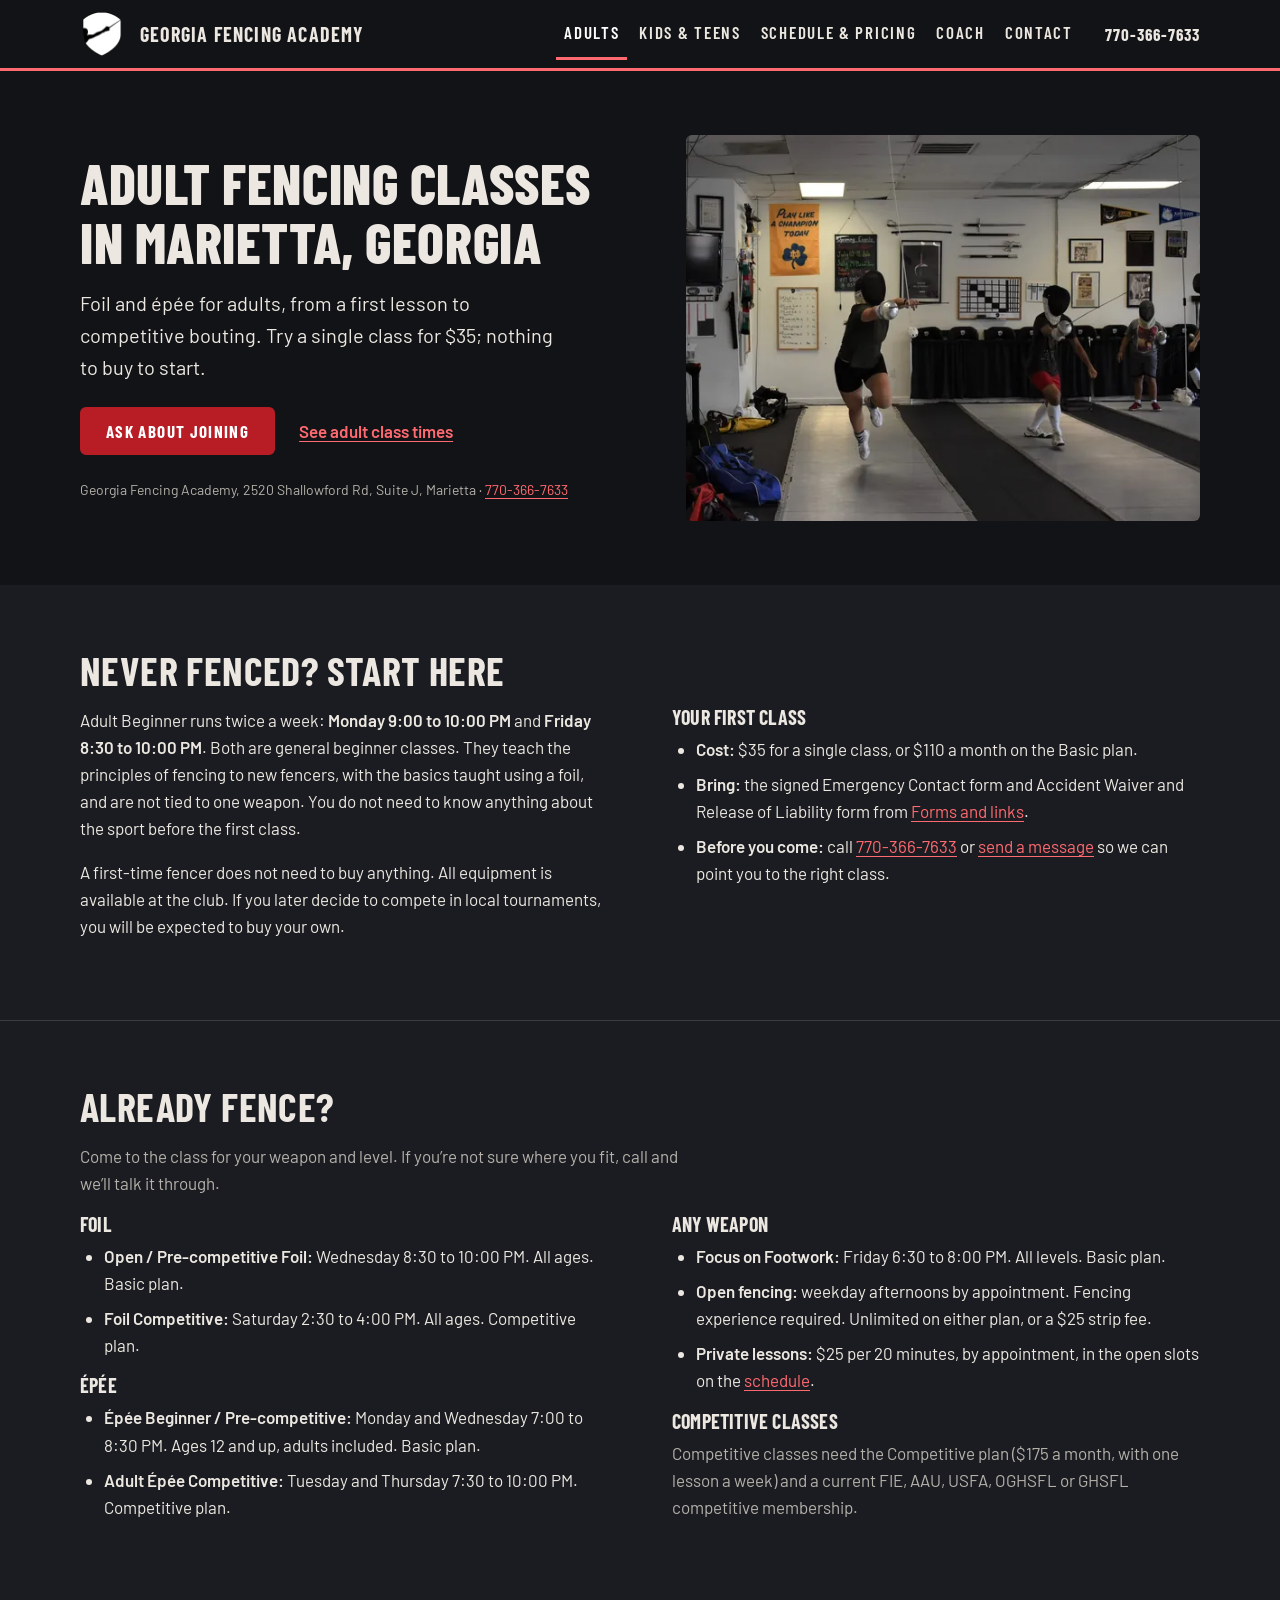
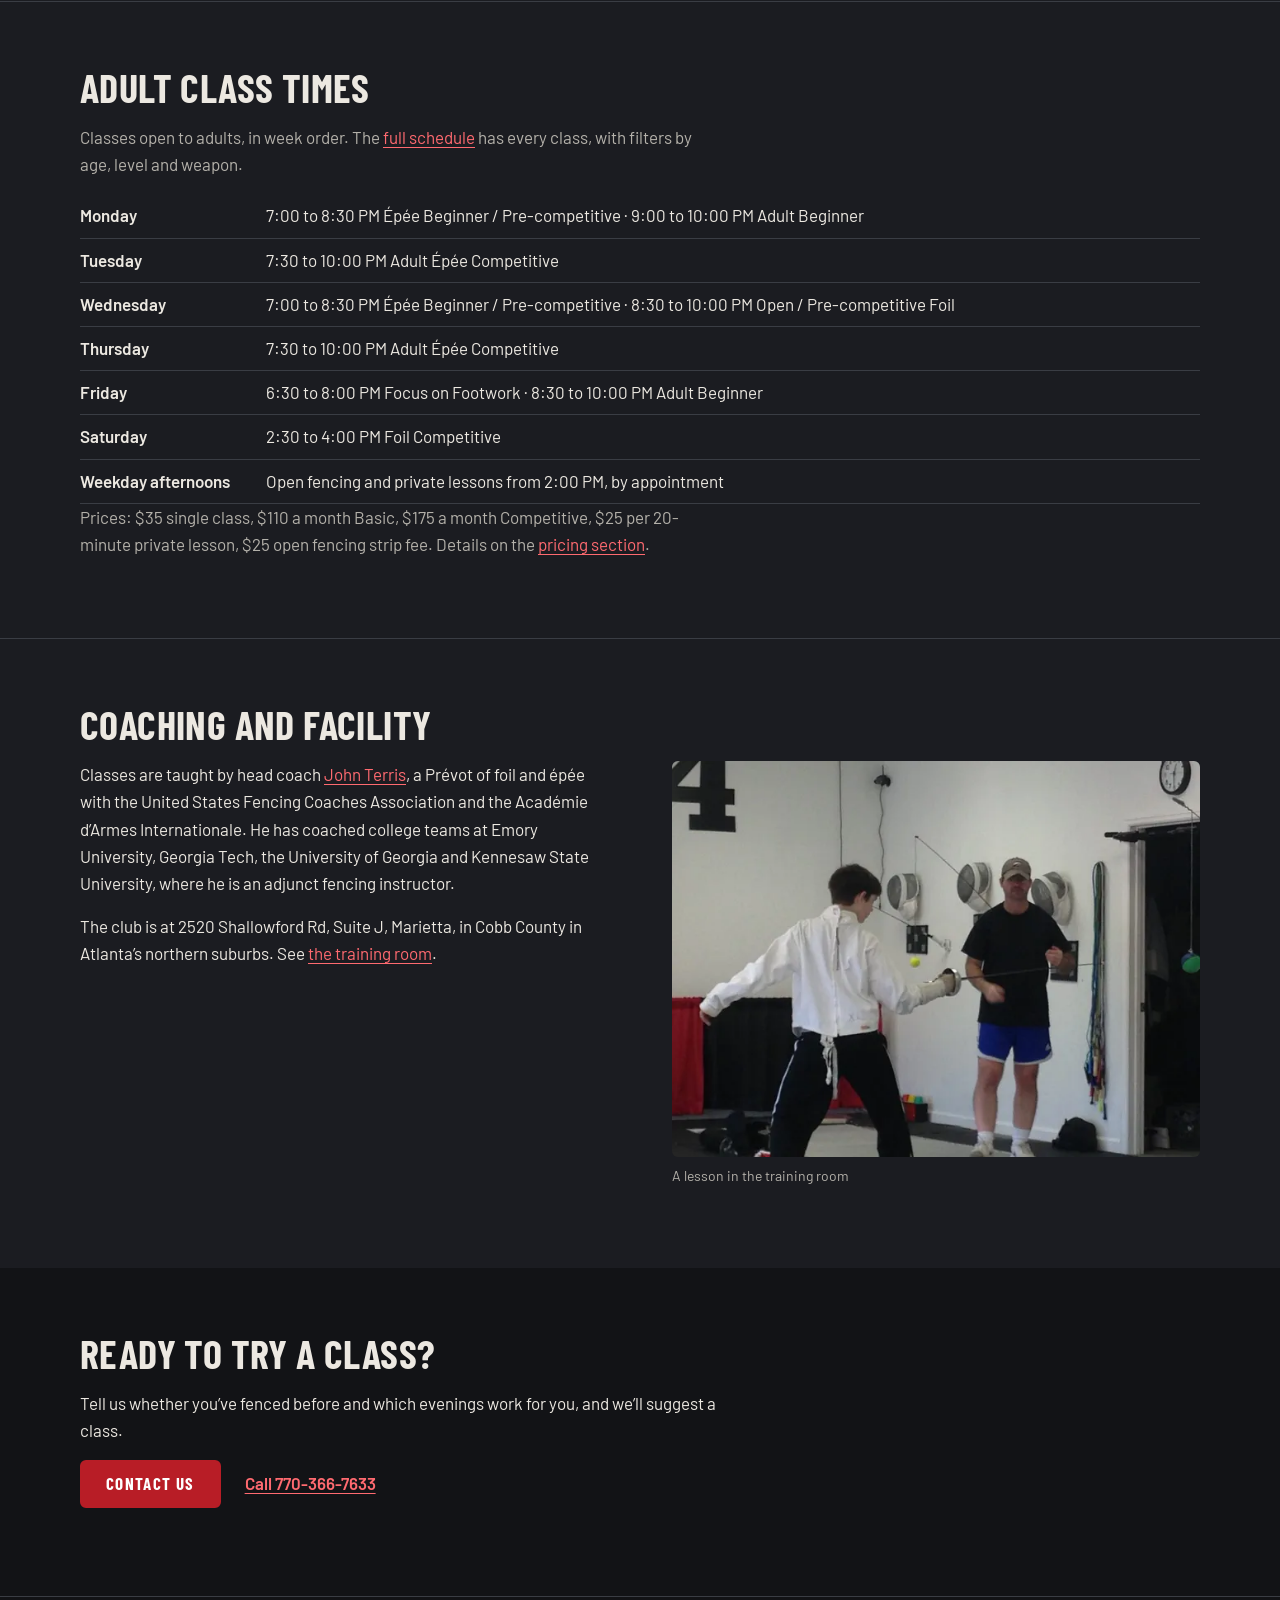
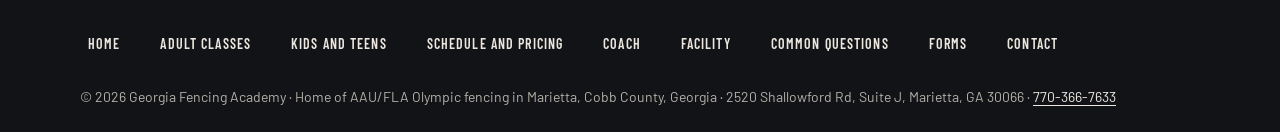
==== adults/index.html @ 411fbc0c "Georgia Fencing Academy site draft v5.2 Four-page static site: home, adult classes, kids and teens, " ====
<!doctype html>
<html lang="en">
<head>
<meta charset="utf-8">
<meta name="viewport" content="width=device-width, initial-scale=1, viewport-fit=cover">
<title>Adult Fencing Classes in Marietta, GA | Georgia Fencing Academy</title>
<meta name="description" content="Adult fencing classes in Marietta, GA: beginner classes Monday and Friday, foil and épée (epee) to competitive level, open fencing and lessons. $35 a class.">
<!-- LAUNCH: remove the noindex line below once John has signed off and the invented content in MOCK_CONTENT.md is gone. -->
<meta name="robots" content="noindex">
<link rel="canonical" href="https://georgiafencingacademy.com/adults/">
<meta property="og:type" content="website">
<meta property="og:site_name" content="Georgia Fencing Academy">
<meta property="og:title" content="Adult Fencing Classes in Marietta, GA | Georgia Fencing Academy">
<meta property="og:description" content="Adult fencing classes in Marietta, GA: beginner classes Monday and Friday, foil and épée (epee) to competitive level, open fencing and lessons. $35 a class.">
<meta property="og:url" content="https://georgiafencingacademy.com/adults/">
<meta property="og:image" content="https://georgiafencingacademy.com/img/share.jpg">
<meta property="og:image:width" content="1200">
<meta property="og:image:height" content="630">
<meta property="og:image:alt" content="A coach gives a fencing lesson in front of the Georgia Fencing Academy banner">
<meta property="og:locale" content="en_US">
<meta name="twitter:card" content="summary_large_image">
<meta name="color-scheme" content="dark">
<meta name="theme-color" content="#121316">
<link rel="icon" type="image/png" href="../img/logo-180.png">
<link rel="preload" href="../fonts/barlow-condensed-800.woff2" as="font" type="font/woff2" crossorigin>
<link rel="preload" href="../fonts/barlow-400.woff2" as="font" type="font/woff2" crossorigin>
<link rel="stylesheet" href="../styles.css">
<script type="application/ld+json">
{
 "@context": "https://schema.org",
 "@graph": [
  {
   "@type": "WebPage",
   "@id": "https://georgiafencingacademy.com/adults/#webpage",
   "url": "https://georgiafencingacademy.com/adults/",
   "name": "Adult fencing classes",
   "description": "Adult fencing classes in Marietta, Georgia, from beginner to competitive, in foil and épée.",
   "isPartOf": {
    "@id": "https://georgiafencingacademy.com/#website"
   },
   "about": {
    "@id": "https://georgiafencingacademy.com/#club"
   },
   "dateModified": "2026-10-07",
   "breadcrumb": {
    "@type": "BreadcrumbList",
    "itemListElement": [
     {
      "@type": "ListItem",
      "position": 1,
      "name": "Home",
      "item": "https://georgiafencingacademy.com/"
     },
     {
      "@type": "ListItem",
      "position": 2,
      "name": "Adult fencing classes",
      "item": "https://georgiafencingacademy.com/adults/"
     }
    ]
   }
  }
 ]
}
</script>
</head>
<body>
<a class="skip" href="#main">Skip to content</a>

<header class="site-header">
  <div class="wrap bar">
    <a class="brand" href="../">
      <img src="../img/logo.png" alt="" width="44" height="44">
      <span>Georgia Fencing Academy</span>
    </a>
    <button class="menu-btn" type="button" aria-expanded="false" aria-controls="nav">Menu</button>
    <nav id="nav" aria-label="Main">
      <a href="../adults/" aria-current="page">Adults</a>
      <a href="../kids/">Kids &amp; Teens</a>
      <a href="../schedule/">Schedule &amp; Pricing</a>
      <a href="../#coach">Coach</a>
      <a href="../#contact">Contact</a>
    </nav>
    <a class="header-phone" href="tel:+17703667633">770-366-7633</a>
  </div>
</header>

<main id="main">
<!-- PAGE HEAD -->
<section class="hero dark" id="top">
  <div class="wrap hero-grid">
    <div class="hero-copy">
      <h1>Adult fencing classes in Marietta, Georgia</h1>
      <p class="lede">Foil and épée for adults, from a first lesson to competitive bouting. Try a single class for $35; nothing to buy to start.</p>
      <p class="actions">
        <a class="btn" href="../#contact">Ask about joining</a>
        <a class="textlink" href="#times">See adult class times</a>
      </p>
      <p class="hero-meta">Georgia Fencing Academy, 2520 Shallowford Rd, Suite J, Marietta &middot; <a href="tel:+17703667633">770-366-7633</a></p>
    </div>
    <figure class="hero-media">
      <picture><source type="image/webp" srcset="../img/salle-640.webp 640w, ../img/salle.webp 1800w" sizes="(max-width:900px) 100vw, 520px"><img src="../img/salle.jpg" alt="Fencers practicing on strips in the academy training room" width="1800" height="1200" fetchpriority="high"></picture>
    </figure>
  </div>
</section>

<!-- NEW TO FENCING -->
<section class="section" id="beginners" aria-labelledby="beginners-h">
  <div class="wrap">
    <h2 id="beginners-h">Never fenced? Start here</h2>
    <div class="two">
      <div>
        <p class="prose">Adult Beginner runs twice a week: <strong>Monday 9:00 to 10:00 PM</strong> and <strong>Friday 8:30 to 10:00 PM</strong>. Both are general beginner classes. They teach the principles of fencing to new fencers, with the basics taught using a foil, and are not tied to one weapon. You do not need to know anything about the sport before the first class.</p>
        <p class="prose">A first-time fencer does not need to buy anything. All equipment is available at the club. If you later decide to compete in local tournaments, you will be expected to buy your own.</p>
      </div>
      <div>
        <h3>Your first class</h3>
        <ul class="plain">
          <li><strong>Cost:</strong> $35 for a single class, or $110 a month on the Basic plan.</li>
          <li><strong>Bring:</strong> the signed Emergency Contact form and Accident Waiver and Release of Liability form from <a href="../#forms">Forms and links</a>.</li>
          <li><strong>Before you come:</strong> call <a href="tel:+17703667633">770-366-7633</a> or <a href="../#contact">send a message</a> so we can point you to the right class.</li>
        </ul>
      </div>
    </div>
  </div>
</section>

<!-- ALREADY FENCE -->
<section class="section rule" id="experienced" aria-labelledby="experienced-h">
  <div class="wrap">
    <h2 id="experienced-h">Already fence?</h2>
    <p class="intro">Come to the class for your weapon and level. If you&rsquo;re not sure where you fit, call and we&rsquo;ll talk it through.</p>
    <div class="two">
      <div>
        <h3>Foil</h3>
        <ul class="plain">
          <li><strong>Open / Pre-competitive Foil:</strong> Wednesday 8:30 to 10:00 PM. All ages. Basic plan.</li>
          <li><strong>Foil Competitive:</strong> Saturday 2:30 to 4:00 PM. All ages. Competitive plan.</li>
        </ul>
        <h3>Épée</h3>
        <ul class="plain">
          <li><strong>Épée Beginner / Pre-competitive:</strong> Monday and Wednesday 7:00 to 8:30 PM. Ages 12 and up, adults included. Basic plan.</li>
          <li><strong>Adult Épée Competitive:</strong> Tuesday and Thursday 7:30 to 10:00 PM. Competitive plan.</li>
        </ul>
      </div>
      <div>
        <h3>Any weapon</h3>
        <ul class="plain">
          <li><strong>Focus on Footwork:</strong> Friday 6:30 to 8:00 PM. All levels. Basic plan.</li>
          <li><strong>Open fencing:</strong> weekday afternoons by appointment. Fencing experience required. Unlimited on either plan, or a $25 strip fee.</li>
          <li><strong>Private lessons:</strong> $25 per 20 minutes, by appointment, in the open slots on the <a href="../schedule/">schedule</a>.</li>
        </ul>
        <h3>Competitive classes</h3>
        <p class="note-plain">Competitive classes need the Competitive plan ($175 a month, with one lesson a week) and a current FIE, AAU, USFA, OGHSFL or GHSFL competitive membership.</p>
      </div>
    </div>
  </div>
</section>

<!-- TIMES -->
<section class="section rule" id="times" aria-labelledby="times-h">
  <div class="wrap">
    <h2 id="times-h">Adult class times</h2>
    <p class="intro">Classes open to adults, in week order. The <a href="../schedule/">full schedule</a> has every class, with filters by age, level and weapon.</p>
    <dl class="specs times">
      <div><dt>Monday</dt><dd>7:00 to 8:30 PM Épée Beginner / Pre-competitive &middot; 9:00 to 10:00 PM Adult Beginner</dd></div>
      <div><dt>Tuesday</dt><dd>7:30 to 10:00 PM Adult Épée Competitive</dd></div>
      <div><dt>Wednesday</dt><dd>7:00 to 8:30 PM Épée Beginner / Pre-competitive &middot; 8:30 to 10:00 PM Open / Pre-competitive Foil</dd></div>
      <div><dt>Thursday</dt><dd>7:30 to 10:00 PM Adult Épée Competitive</dd></div>
      <div><dt>Friday</dt><dd>6:30 to 8:00 PM Focus on Footwork &middot; 8:30 to 10:00 PM Adult Beginner</dd></div>
      <div><dt>Saturday</dt><dd>2:30 to 4:00 PM Foil Competitive</dd></div>
      <div><dt>Weekday afternoons</dt><dd>Open fencing and private lessons from 2:00 PM, by appointment</dd></div>
    </dl>
    <p class="note-plain">Prices: $35 single class, $110 a month Basic, $175 a month Competitive, $25 per 20-minute private lesson, $25 open fencing strip fee. Details on the <a href="../schedule/#pricing">pricing section</a>.</p>
  </div>
</section>

<!-- WHY HERE -->
<section class="section rule" id="why" aria-labelledby="why-h">
  <div class="wrap">
    <h2 id="why-h">Coaching and facility</h2>
    <div class="two">
      <div>
        <p class="prose">Classes are taught by head coach <a href="../#coach">John Terris</a>, a Pr&eacute;vot of foil and épée with the United States Fencing Coaches Association and the Acad&eacute;mie d&rsquo;Armes Internationale. He has coached college teams at Emory University, Georgia Tech, the University of Georgia and Kennesaw State University, where he is an adjunct fencing instructor.</p>
        <p class="prose">The club is at 2520 Shallowford Rd, Suite J, Marietta, in Cobb County in Atlanta&rsquo;s northern suburbs. See <a href="../#facility">the training room</a>.</p>
      </div>
      <figure class="real-photo">
        <picture><source type="image/webp" srcset="../img/coaching-640.webp 640w, ../img/coaching.webp 1280w" sizes="(max-width:900px) 100vw, 50vw"><img src="../img/coaching.jpg" alt="A coach holds a blade out as a target while a fencer extends toward it" width="1280" height="960" loading="lazy"></picture>
        <figcaption>A lesson in the training room</figcaption>
      </figure>
    </div>
  </div>
</section>

<!-- CTA -->
<section class="section dark" id="join" aria-labelledby="join-h">
  <div class="wrap">
    <h2 id="join-h">Ready to try a class?</h2>
    <p class="prose">Tell us whether you&rsquo;ve fenced before and which evenings work for you, and we&rsquo;ll suggest a class.</p>
    <p class="actions">
      <a class="btn" href="../#contact">Contact us</a>
      <a class="textlink" href="tel:+17703667633">Call 770-366-7633</a>
    </p>
  </div>
</section>

</main>

<footer class="site-footer">
  <div class="wrap">
    <nav aria-label="Footer">
    <ul class="foot-nav">
      <li><a href="../">Home</a></li>
      <li><a href="../adults/">Adult classes</a></li>
      <li><a href="../kids/">Kids and teens</a></li>
      <li><a href="../schedule/">Schedule and pricing</a></li>
      <li><a href="../#coach">Coach</a></li>
      <li><a href="../#facility">Facility</a></li>
      <li><a href="../#faq">Common questions</a></li>
      <li><a href="../#forms">Forms</a></li>
      <li><a href="../#contact">Contact</a></li>
    </ul>
    </nav>
    <p>&copy; <span id="yr">2026</span> Georgia Fencing Academy &middot; Home of AAU/FLA Olympic fencing in Marietta, Cobb County, Georgia &middot; 2520 Shallowford Rd, Suite J, Marietta, GA 30066 &middot; <a href="tel:+17703667633">770-366-7633</a></p>
  </div>
</footer>

<div class="mobile-bar">
  <a href="tel:+17703667633">Call</a>
  <a class="primary" href="../#contact">Contact us</a>
</div>

<script src="../script.js"></script>
</body>
</html>
---- styles.css ----
/* ===== Design contract =====
   Type scale:    14 / 17 (body) / 20 / 28 / 40 / 56   (--t-*)
   Spacing scale: 4 / 8 / 16 / 24 / 40 / 64 / 96        (--s-*)
   Radius:        one value, 6px, on buttons, inputs, images
   Content width: one value, 1120px, for every section
   Color roles:   dark site throughout. Soft near-black surfaces, warm off-white text.
                  red = buttons, links, "Competitive" marker. Logo is black on white.
   Surfaces:      no cards or shadows. Groups are separated by rules and space.
   Buttons:       .btn (primary, red) and .btn-quiet (secondary, outlined). Nothing else.
   Photos:        4:3 crops, all from the club's own site. No stock.
   Motion:        none beyond the default smooth scroll to anchors.
*/

/* Fonts: Barlow and Barlow Condensed (SIL Open Font License), latin subset, hosted locally in fonts/. */
@font-face{font-family:"Barlow";font-style:normal;font-weight:400;font-display:swap;src:url("fonts/barlow-400.woff2") format("woff2")}
@font-face{font-family:"Barlow";font-style:normal;font-weight:500;font-display:swap;src:url("fonts/barlow-500.woff2") format("woff2")}
@font-face{font-family:"Barlow";font-style:normal;font-weight:600;font-display:swap;src:url("fonts/barlow-600.woff2") format("woff2")}
@font-face{font-family:"Barlow Condensed";font-style:normal;font-weight:600;font-display:swap;src:url("fonts/barlow-condensed-600.woff2") format("woff2")}
@font-face{font-family:"Barlow Condensed";font-style:normal;font-weight:700;font-display:swap;src:url("fonts/barlow-condensed-700.woff2") format("woff2")}
@font-face{font-family:"Barlow Condensed";font-style:normal;font-weight:800;font-display:swap;src:url("fonts/barlow-condensed-800.woff2") format("woff2")}

:root{
  color-scheme:dark;
  --paper:#1b1c21;        /* page background */
  --paper-2:#23252b;      /* raised surfaces: form fields */
  --deep:#121316;         /* deeper bands: header, hero, results, contact, footer */
  --ink:#ece8e1;          /* text on every surface */
  --muted:#b4b1aa;
  --red:#ff6a70;          /* links and markers */
  --red-hover:#ffa0a4;
  --btn:#b81d26;          /* red button fill, white text */
  --btn-hover:#d02530;
  --line:#3a3d44;
  --field-line:#8b8982;   /* input borders need more contrast than rules */
  --focus:#ffb3b6;        /* focus ring and error text */

  --t-sm:.875rem; --t-md:1.0625rem; --t-lg:1.25rem; --t-xl:1.75rem; --t-2xl:2.5rem; --t-3xl:3.5rem;
  --s-1:4px; --s-2:8px; --s-3:16px; --s-4:24px; --s-5:40px; --s-6:64px; --s-7:96px;
  --r:6px;
  --width:1120px;
  --head:"Barlow Condensed","Arial Narrow",Impact,sans-serif;
  --body:"Barlow",system-ui,-apple-system,"Segoe UI",Roboto,sans-serif;
}
*{box-sizing:border-box}
[hidden]{display:none!important}
html{scroll-behavior:smooth;scroll-padding-top:88px}
body{margin:0;background:var(--paper);color:var(--ink);font:400 var(--t-md)/1.6 var(--body);-webkit-font-smoothing:antialiased}
img{max-width:100%;height:auto;display:block}
a{color:var(--red);text-underline-offset:3px}
a:hover{color:var(--red-hover)}
:focus-visible{outline:3px solid var(--focus);outline-offset:3px;border-radius:var(--r)}
.wrap{width:min(var(--width),100% - 2*var(--s-3));margin-inline:auto}
.skip{position:absolute;left:-999px;top:var(--s-2);background:#fff;color:#000;padding:var(--s-2) var(--s-3);z-index:100}
.skip:focus{left:var(--s-2)}
.sr{position:absolute;width:1px;height:1px;overflow:hidden;clip:rect(0 0 0 0);white-space:nowrap}

/* type */
h1,h2,h3{font-family:var(--head);text-transform:uppercase;letter-spacing:.01em;line-height:1.05;margin:0}
h1{font-size:clamp(var(--t-2xl),7vw,var(--t-3xl));font-weight:800;max-width:20ch}
h2{font-size:clamp(var(--t-xl),4vw,var(--t-2xl));font-weight:700;margin-bottom:var(--s-3)}
h3{font-size:var(--t-lg);font-weight:700;margin-bottom:var(--s-2)}
h3.sub{margin-top:var(--s-5)}
p{margin:0 0 var(--s-3)}
dl{margin:0}
dt{font-weight:600}
dd{margin:0}
.intro,.note-plain{max-width:62ch;color:var(--muted)}
.prose{max-width:68ch}
.plain{margin:0 0 var(--s-3);padding-left:var(--s-4)}
.plain li{margin-bottom:var(--s-2)}

/* buttons */
.btn{display:inline-flex;align-items:center;justify-content:center;min-height:48px;padding:var(--s-2) var(--s-4);border:2px solid var(--btn);border-radius:var(--r);background:var(--btn);color:#fff;font:700 var(--t-md)/1 var(--head);letter-spacing:.08em;text-transform:uppercase;text-decoration:none;cursor:pointer}
.btn:hover{background:var(--btn-hover);border-color:var(--btn-hover);color:#fff}
.btn-quiet{background:transparent;color:var(--ink);border-color:var(--ink)}
.btn-quiet:hover{background:var(--ink);color:var(--paper);border-color:var(--ink)}
.textlink{display:inline-flex;align-items:center;min-height:48px;padding:0 var(--s-2);font-weight:600}

/* header */
.site-header{position:sticky;top:0;z-index:50;background:var(--deep);border-bottom:3px solid var(--red)}
.bar{display:flex;align-items:center;gap:var(--s-4);min-height:68px}
.brand{display:flex;align-items:center;gap:var(--s-3);color:var(--ink);text-decoration:none;font:700 var(--t-lg)/1 var(--head);letter-spacing:.06em;text-transform:uppercase;margin-right:auto}
.brand:hover{color:#fff}
.brand img{width:44px;height:44px}
nav{display:flex;gap:var(--s-1)}
nav a{color:var(--ink);text-decoration:none;font:600 var(--t-md)/1 var(--head);letter-spacing:.1em;text-transform:uppercase;padding:var(--s-3) var(--s-2);min-height:48px;display:inline-flex;align-items:center;border-bottom:3px solid transparent}
nav a:hover{color:#fff;border-bottom-color:var(--muted)}
nav a[aria-current="true"],nav a[aria-current="page"]{border-bottom-color:var(--red);color:#fff}
.header-phone{color:var(--ink);font:700 var(--t-md)/1 var(--head);letter-spacing:.06em;text-decoration:none;padding:var(--s-3) 0;white-space:nowrap}
.header-phone:hover{color:#fff;text-decoration:underline}
.menu-btn{display:none;min-height:48px;background:transparent;border:2px solid var(--muted);border-radius:var(--r);color:var(--ink);font:700 var(--t-md)/1 var(--head);letter-spacing:.08em;text-transform:uppercase;padding:0 var(--s-3);cursor:pointer}

/* hero */
.hero{padding:var(--s-6) 0}
.hero-grid{display:grid;grid-template-columns:1.1fr 1fr;gap:var(--s-5);align-items:center}
.hero-copy{max-width:640px}
.hero h1{margin-bottom:var(--s-3)}
.lede{font-size:var(--t-lg);max-width:44ch;margin-bottom:var(--s-4)}
.actions{display:flex;flex-wrap:wrap;align-items:center;gap:var(--s-2) var(--s-3);margin-bottom:var(--s-4)}
.hero-meta{color:var(--muted);font-size:var(--t-sm);margin:0}
.hero-media{margin:0}
.hero-media img{width:100%;aspect-ratio:4/3;object-fit:cover;border-radius:var(--r)}

/* sections */
.section{padding:var(--s-6) 0}
.section.rule{border-top:1px solid var(--line)}
.dark{background:var(--deep)}
.two{display:grid;grid-template-columns:1fr 1fr;gap:var(--s-6)}

/* classes + schedule: New/Already blocks, then a week grid (one column per day, classes in time order) */
.start{gap:var(--s-5);margin:var(--s-5) 0 var(--s-3)}
.real-photo{margin:0 0 var(--s-3)}
.real-photo img{width:100%;aspect-ratio:4/3;object-fit:cover;border-radius:var(--r)}
.real-photo figcaption{font-size:var(--t-sm);color:var(--muted);padding-top:var(--s-2)}

.filters{display:flex;flex-wrap:wrap;align-items:end;gap:var(--s-3);margin:var(--s-4) 0 var(--s-2)}
.filters label,.field label{display:grid;gap:var(--s-1);font-size:var(--t-sm);font-weight:600}
select,input,textarea{font:inherit;color:var(--ink);background:var(--paper-2);border:2px solid var(--field-line);border-radius:var(--r);min-height:48px;padding:var(--s-2) var(--s-3);width:100%}
select{min-width:200px;width:auto}
textarea{min-height:112px;resize:vertical}
.status{min-height:1.6em;color:var(--muted);font-size:var(--t-sm);margin:var(--s-2) 0 var(--s-3)}
.week{display:grid;grid-template-columns:repeat(6,minmax(0,1fr));gap:var(--s-4) var(--s-3)}
.day h3{border-bottom:2px solid var(--ink);padding-bottom:var(--s-2);margin-bottom:0}
.rows{list-style:none;margin:0;padding:0}
.row{padding:var(--s-2) 0 var(--s-2) var(--s-2);border-bottom:1px solid var(--line);border-left:4px solid transparent}
.row.comp{border-left-color:var(--red)}
.row time{display:block;font-size:var(--t-sm);font-weight:600;font-variant-numeric:tabular-nums}
.row .what strong{display:block;font-weight:600;line-height:1.25;margin:var(--s-1) 0}
.row .what span{display:block;color:var(--muted);font-size:var(--t-sm)}
.row .tier{display:block;font-size:var(--t-sm);font-weight:600;color:var(--muted);margin-top:var(--s-1)}
.row.comp .tier{color:var(--red)}
.row.open{border-left-color:var(--line)}
.row.open time,.row.open .what strong{color:var(--muted)}
.day.empty::after{content:"No matching classes";display:block;padding:var(--s-2);color:var(--muted);font-size:var(--t-sm)}
.none{padding:var(--s-4);border:2px dashed var(--line);border-radius:var(--r)}
.schedule-extras{margin-top:var(--s-6);gap:var(--s-5)}
.fees div{display:grid;grid-template-columns:200px 1fr;gap:var(--s-3);padding:var(--s-2) 0;border-bottom:1px solid var(--line)}

/* pricing */
.plans{display:grid;grid-template-columns:repeat(2,minmax(0,1fr));gap:var(--s-5);margin:var(--s-4) 0 var(--s-5)}
.plan{border-top:4px solid var(--ink);padding-top:var(--s-3)}
.plan h3{margin-bottom:var(--s-1)}
.price{font:800 var(--t-3xl)/1 var(--head);margin:0 0 var(--s-3)}
.price span{font:500 var(--t-md)/1 var(--body);color:var(--muted)}
.plan ul{margin:0;padding-left:var(--s-4)}
.plan li{margin-bottom:var(--s-2)}
.fees{max-width:760px;margin-bottom:var(--s-3)}

/* coach */
.coach{display:grid;grid-template-columns:200px 1fr;gap:var(--s-5);align-items:start}
.coach-id img{border-radius:var(--r);margin-bottom:var(--s-2)}
.coach-id p{color:var(--muted);font-size:var(--t-sm);margin:0}
.coach-body>p{max-width:68ch}
.coach-body dl div{display:grid;grid-template-columns:180px 1fr;gap:var(--s-3);padding:var(--s-3) 0;border-top:1px solid var(--line)}
.coach-photo{max-width:520px;margin-top:var(--s-4)}

/* facility */
.specs div{display:grid;grid-template-columns:170px 1fr;gap:var(--s-3);padding:var(--s-2) 0;border-bottom:1px solid var(--line)}

/* members */
.quotes{display:grid;grid-template-columns:1fr 1fr;gap:var(--s-5)}
.quote{margin:0;padding-left:var(--s-3);border-left:4px solid var(--line)}
.quote blockquote{margin:0 0 var(--s-2)}
.quote figcaption{font-size:var(--t-sm);font-weight:600;color:var(--muted)}
.photos{display:grid;grid-template-columns:1fr 1fr;gap:var(--s-4) var(--s-3);margin-top:var(--s-4)}
.photos figure{margin:0}
.photos img{width:100%;aspect-ratio:4/3;object-fit:cover;border-radius:var(--r)}
.photos .upper img{object-position:50% 30%}
.photos figcaption{font-size:var(--t-sm);color:var(--muted);padding-top:var(--s-2)}

/* faq */
.faq{max-width:760px}
details{border-bottom:1px solid var(--line)}
summary{cursor:pointer;font-weight:600;padding:var(--s-3) var(--s-5) var(--s-3) 0;min-height:48px;list-style:none;position:relative}
summary::-webkit-details-marker{display:none}
summary::after{content:"+";position:absolute;right:var(--s-2);top:var(--s-2);font:400 var(--t-xl)/1 var(--body);color:var(--red)}
details[open] summary::after{content:"\2212"}
details p{max-width:62ch;color:var(--muted)}

/* forms + links + contact */
.links{list-style:none;margin:0 0 var(--s-4);padding:0}
.links a{display:flex;align-items:center;min-height:48px;border-bottom:1px solid var(--line);font-weight:600}
.contact{display:grid;gap:var(--s-3);margin-top:var(--s-4);max-width:520px}
.req-note,.hint{color:var(--muted);font-size:var(--t-sm);margin:0}
.field{display:grid;gap:var(--s-1)}
.field.invalid input,.field.invalid textarea{border-color:var(--focus)}
.err{color:var(--focus);font-size:var(--t-sm);font-weight:600;margin:0}
.err::before{content:"Error: "}
.contact .btn{justify-self:start}
.sent{padding:var(--s-3);border:2px solid var(--line);border-radius:var(--r);margin:0}
.visit address{font-style:normal;margin-bottom:var(--s-3)}
.visit h3:not(:first-child){margin-top:var(--s-4)}

/* footer + fixed mobile bar */
.site-footer{background:var(--deep);border-top:1px solid var(--line);color:var(--muted);padding:var(--s-4) 0;font-size:var(--t-sm)}
.site-footer p{margin:0}
.site-footer a{color:var(--ink)}
.foot-nav{list-style:none;margin:0 0 var(--s-3);padding:0;display:flex;flex-wrap:wrap;gap:var(--s-1) var(--s-4)}
.foot-nav a{display:inline-flex;align-items:center;min-height:48px;text-decoration:none;font:600 var(--t-sm)/1 var(--head);letter-spacing:.08em;text-transform:uppercase}
.foot-nav a:hover,.foot-nav a:focus-visible{text-decoration:underline}
.times dt{min-width:11rem}
.start h3 a{color:var(--ink)}
.mobile-bar{display:none}

/* 404 */
.notfound h1{max-width:none;margin-bottom:var(--s-3)}

/* ===== responsive ===== */
@media (max-width:1240px){
  .header-phone{display:none}
}
@media (max-width:1100px){
  .menu-btn{display:inline-flex;align-items:center}
  nav{display:none;position:absolute;top:100%;left:0;right:0;flex-direction:column;background:var(--deep);padding:var(--s-2) var(--s-3) var(--s-4);border-bottom:3px solid var(--red)}
  nav.open{display:flex}
  nav a{border-bottom:1px solid var(--line);padding-inline:0}
  .brand{font-size:var(--t-md)}
  .mobile-bar{display:grid;grid-template-columns:1fr 2fr;position:fixed;left:0;right:0;bottom:0;z-index:60;background:var(--deep);border-top:3px solid var(--red);padding-bottom:env(safe-area-inset-bottom)}
  .mobile-bar a{display:flex;align-items:center;justify-content:center;min-height:52px;color:var(--ink);font:700 var(--t-md)/1 var(--head);letter-spacing:.1em;text-transform:uppercase;text-decoration:none}
  .mobile-bar a.primary{background:var(--btn);color:#fff}
  body{padding-bottom:calc(52px + 3px + env(safe-area-inset-bottom))}
  html{scroll-padding-top:80px}
  .hero{padding:var(--s-5) 0}
  .week{grid-template-columns:repeat(3,minmax(0,1fr))}
}
@media (max-width:900px){
  .hero-grid{grid-template-columns:1fr}
  .two{grid-template-columns:1fr;gap:var(--s-5)}
  .coach{grid-template-columns:1fr;gap:var(--s-4)}
  .coach-id{display:flex;gap:var(--s-3);align-items:center}
  .coach-id img{margin:0}
  .quotes{grid-template-columns:1fr}
}
@media (max-width:600px){
  .week{grid-template-columns:1fr}
  .day.empty{display:none}
  .fees div,.coach-body dl div,.specs div{grid-template-columns:1fr;gap:0}
  .plans{grid-template-columns:1fr}
  .photos{grid-template-columns:1fr}
  .filters{display:grid;grid-template-columns:1fr}
  .filters label,select{width:100%}
  .filters .btn{justify-self:start}
  .brand span{max-width:11ch;line-height:1.05}
}
@media (prefers-reduced-motion:reduce){html{scroll-behavior:auto}}
@media print{
  .site-header,.mobile-bar,.hero,.filters,.photos,#forms,#contact,.skip{display:none}
  body{background:#fff;color:#000;font-size:12pt}
  *{color:#000!important;background:transparent!important}
  .section{padding:16pt 0}
}
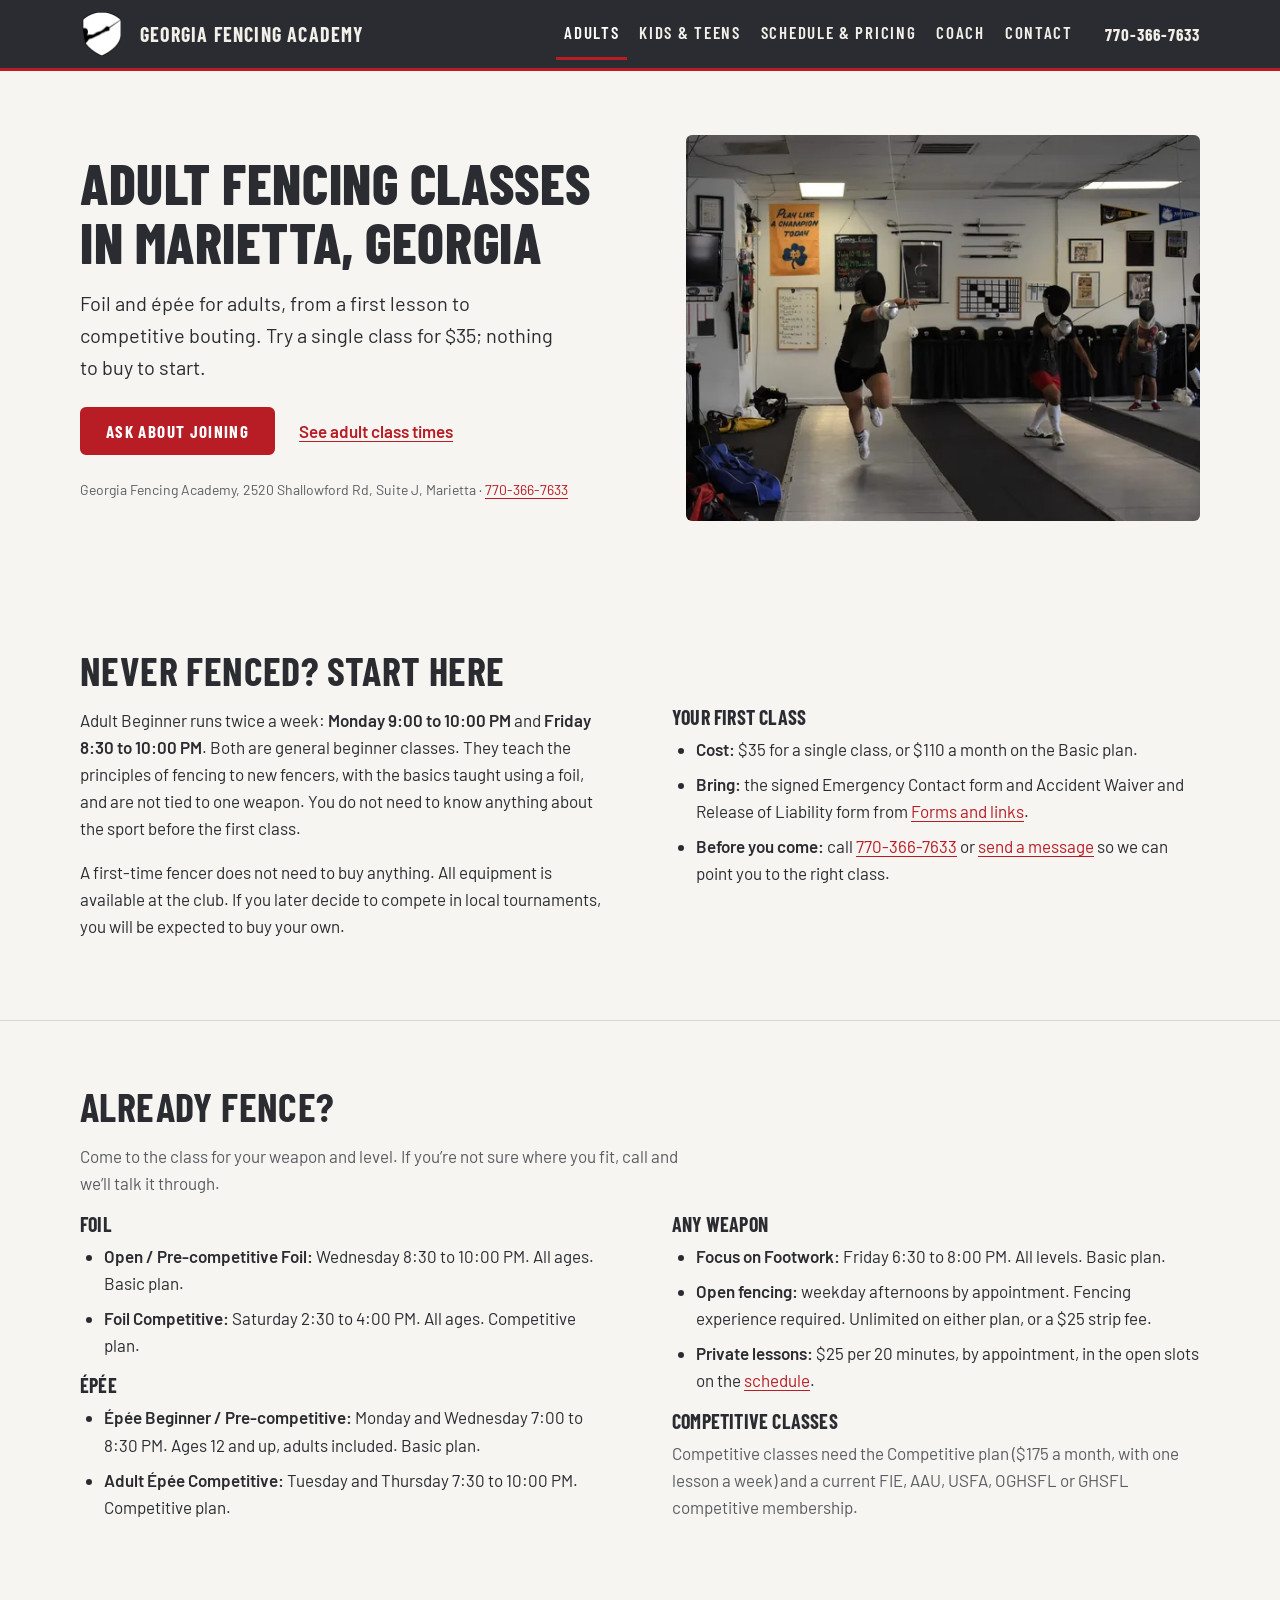
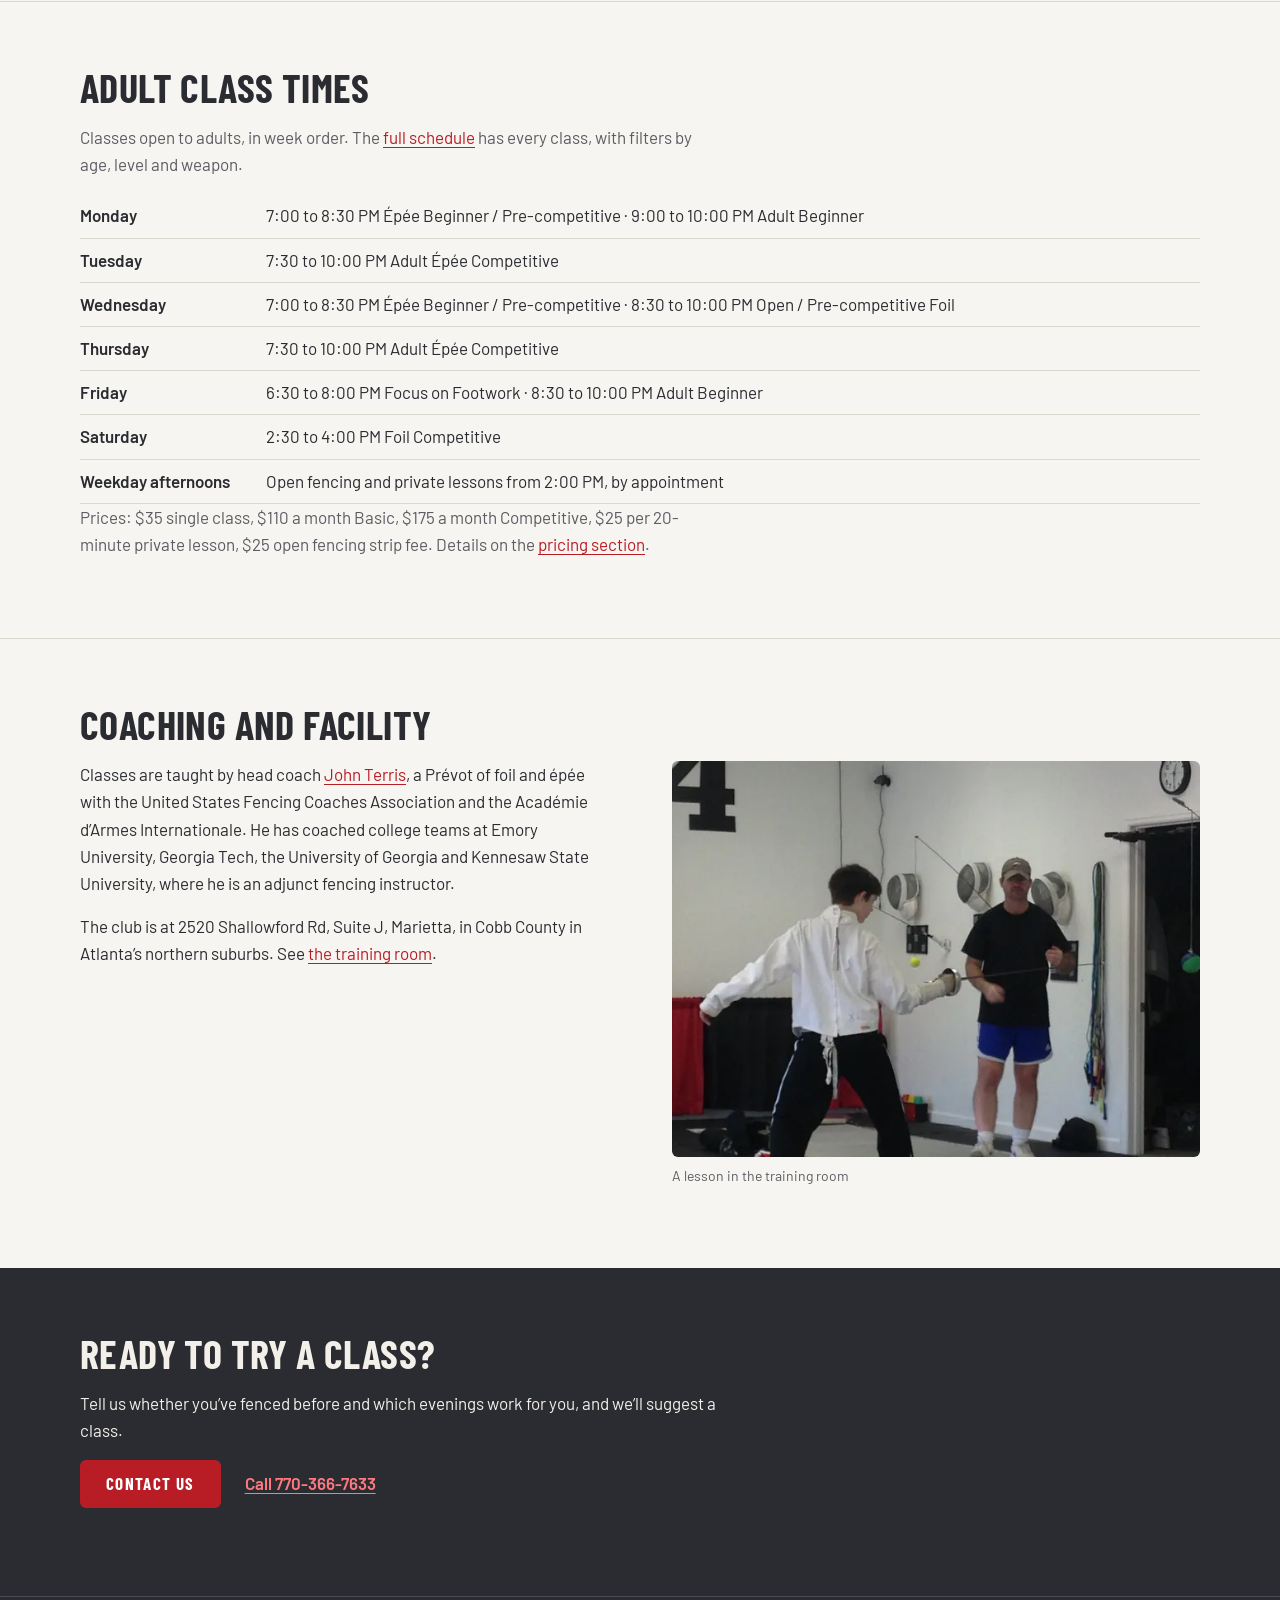
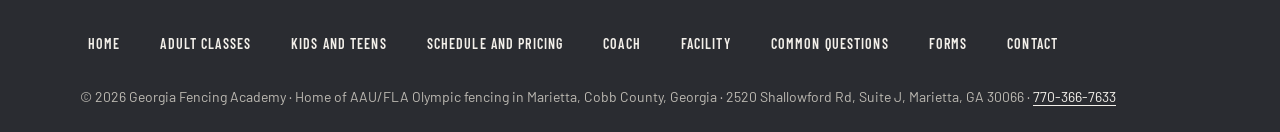
==== commit 8281060d: "Georgia Fencing Academy site draft v5.3: light mode Soft white page, dark gray text and bands (heade" ====
--- a/adults/index.html
+++ b/adults/index.html
@@ -19,8 +19,8 @@
 <meta property="og:image:alt" content="A coach gives a fencing lesson in front of the Georgia Fencing Academy banner">
 <meta property="og:locale" content="en_US">
 <meta name="twitter:card" content="summary_large_image">
-<meta name="color-scheme" content="dark">
-<meta name="theme-color" content="#121316">
+<meta name="color-scheme" content="light">
+<meta name="theme-color" content="#2a2c31">
 <link rel="icon" type="image/png" href="../img/logo-180.png">
 <link rel="preload" href="../fonts/barlow-condensed-800.woff2" as="font" type="font/woff2" crossorigin>
 <link rel="preload" href="../fonts/barlow-400.woff2" as="font" type="font/woff2" crossorigin>
@@ -87,7 +87,7 @@
 
 <main id="main">
 <!-- PAGE HEAD -->
-<section class="hero dark" id="top">
+<section class="hero" id="top">
   <div class="wrap hero-grid">
     <div class="hero-copy">
       <h1>Adult fencing classes in Marietta, Georgia</h1>
--- a/styles.css
+++ b/styles.css
@@ -3,7 +3,9 @@
    Spacing scale: 4 / 8 / 16 / 24 / 40 / 64 / 96        (--s-*)
    Radius:        one value, 6px, on buttons, inputs, images
    Content width: one value, 1120px, for every section
-   Color roles:   dark site throughout. Soft near-black surfaces, warm off-white text.
+   Color roles:   light site. Soft white page, dark gray text. Header, footer, mobile bar
+                  and .dark bands (results, contact, join) are dark gray: they re-scope
+                  the same tokens, so every rule below works on both surfaces.
                   red = buttons, links, "Competitive" marker. Logo is black on white.
    Surfaces:      no cards or shadows. Groups are separated by rules and space.
    Buttons:       .btn (primary, red) and .btn-quiet (secondary, outlined). Nothing else.
@@ -20,19 +22,19 @@
 @font-face{font-family:"Barlow Condensed";font-style:normal;font-weight:800;font-display:swap;src:url("fonts/barlow-condensed-800.woff2") format("woff2")}
 
 :root{
-  color-scheme:dark;
-  --paper:#1b1c21;        /* page background */
-  --paper-2:#23252b;      /* raised surfaces: form fields */
-  --deep:#121316;         /* deeper bands: header, hero, results, contact, footer */
-  --ink:#ece8e1;          /* text on every surface */
-  --muted:#b4b1aa;
-  --red:#ff6a70;          /* links and markers */
-  --red-hover:#ffa0a4;
+  color-scheme:light;
+  --paper:#f7f5f1;        /* page background: soft white */
+  --paper-2:#ffffff;      /* raised surfaces: form fields */
+  --deep:#2a2c31;         /* dark gray bands */
+  --ink:#2a2c31;          /* text: dark gray */
+  --muted:#5b5d63;
+  --red:#b81d26;          /* links and markers */
+  --red-hover:#8c141b;
   --btn:#b81d26;          /* red button fill, white text */
   --btn-hover:#d02530;
-  --line:#3a3d44;
-  --field-line:#8b8982;   /* input borders need more contrast than rules */
-  --focus:#ffb3b6;        /* focus ring and error text */
+  --line:#dcd8d0;
+  --field-line:#85827b;   /* input borders need more contrast than rules */
+  --focus:#a3161f;        /* focus ring and error text */
 
   --t-sm:.875rem; --t-md:1.0625rem; --t-lg:1.25rem; --t-xl:1.75rem; --t-2xl:2.5rem; --t-3xl:3.5rem;
   --s-1:4px; --s-2:8px; --s-3:16px; --s-4:24px; --s-5:40px; --s-6:64px; --s-7:96px;
@@ -40,6 +42,21 @@
   --width:1120px;
   --head:"Barlow Condensed","Arial Narrow",Impact,sans-serif;
   --body:"Barlow",system-ui,-apple-system,"Segoe UI",Roboto,sans-serif;
+}
+/* dark gray surfaces: same token names, dark values */
+.site-header,.site-footer,.mobile-bar,.dark{
+  color-scheme:dark;
+  --paper:#2a2c31;
+  --paper-2:#34363c;
+  --deep:#2a2c31;
+  --ink:#f3f0ea;
+  --muted:#bdbab3;
+  --red:#ff7a80;
+  --red-hover:#ffa8ab;
+  --line:#474a51;
+  --field-line:#8b8982;
+  --focus:#ffb3b6;
+  color:var(--ink);
 }
 *{box-sizing:border-box}
 [hidden]{display:none!important}
@@ -77,7 +94,7 @@
 .textlink{display:inline-flex;align-items:center;min-height:48px;padding:0 var(--s-2);font-weight:600}
 
 /* header */
-.site-header{position:sticky;top:0;z-index:50;background:var(--deep);border-bottom:3px solid var(--red)}
+.site-header{position:sticky;top:0;z-index:50;background:var(--deep);border-bottom:3px solid var(--btn)}
 .bar{display:flex;align-items:center;gap:var(--s-4);min-height:68px}
 .brand{display:flex;align-items:center;gap:var(--s-3);color:var(--ink);text-decoration:none;font:700 var(--t-lg)/1 var(--head);letter-spacing:.06em;text-transform:uppercase;margin-right:auto}
 .brand:hover{color:#fff}
@@ -85,7 +102,7 @@
 nav{display:flex;gap:var(--s-1)}
 nav a{color:var(--ink);text-decoration:none;font:600 var(--t-md)/1 var(--head);letter-spacing:.1em;text-transform:uppercase;padding:var(--s-3) var(--s-2);min-height:48px;display:inline-flex;align-items:center;border-bottom:3px solid transparent}
 nav a:hover{color:#fff;border-bottom-color:var(--muted)}
-nav a[aria-current="true"],nav a[aria-current="page"]{border-bottom-color:var(--red);color:#fff}
+nav a[aria-current="true"],nav a[aria-current="page"]{border-bottom-color:var(--btn);color:#fff}
 .header-phone{color:var(--ink);font:700 var(--t-md)/1 var(--head);letter-spacing:.06em;text-decoration:none;padding:var(--s-3) 0;white-space:nowrap}
 .header-phone:hover{color:#fff;text-decoration:underline}
 .menu-btn{display:none;min-height:48px;background:transparent;border:2px solid var(--muted);border-radius:var(--r);color:var(--ink);font:700 var(--t-md)/1 var(--head);letter-spacing:.08em;text-transform:uppercase;padding:0 var(--s-3);cursor:pointer}
@@ -211,11 +228,11 @@
 }
 @media (max-width:1100px){
   .menu-btn{display:inline-flex;align-items:center}
-  nav{display:none;position:absolute;top:100%;left:0;right:0;flex-direction:column;background:var(--deep);padding:var(--s-2) var(--s-3) var(--s-4);border-bottom:3px solid var(--red)}
+  nav{display:none;position:absolute;top:100%;left:0;right:0;flex-direction:column;background:var(--deep);padding:var(--s-2) var(--s-3) var(--s-4);border-bottom:3px solid var(--btn)}
   nav.open{display:flex}
   nav a{border-bottom:1px solid var(--line);padding-inline:0}
   .brand{font-size:var(--t-md)}
-  .mobile-bar{display:grid;grid-template-columns:1fr 2fr;position:fixed;left:0;right:0;bottom:0;z-index:60;background:var(--deep);border-top:3px solid var(--red);padding-bottom:env(safe-area-inset-bottom)}
+  .mobile-bar{display:grid;grid-template-columns:1fr 2fr;position:fixed;left:0;right:0;bottom:0;z-index:60;background:var(--deep);border-top:3px solid var(--btn);padding-bottom:env(safe-area-inset-bottom)}
   .mobile-bar a{display:flex;align-items:center;justify-content:center;min-height:52px;color:var(--ink);font:700 var(--t-md)/1 var(--head);letter-spacing:.1em;text-transform:uppercase;text-decoration:none}
   .mobile-bar a.primary{background:var(--btn);color:#fff}
   body{padding-bottom:calc(52px + 3px + env(safe-area-inset-bottom))}
